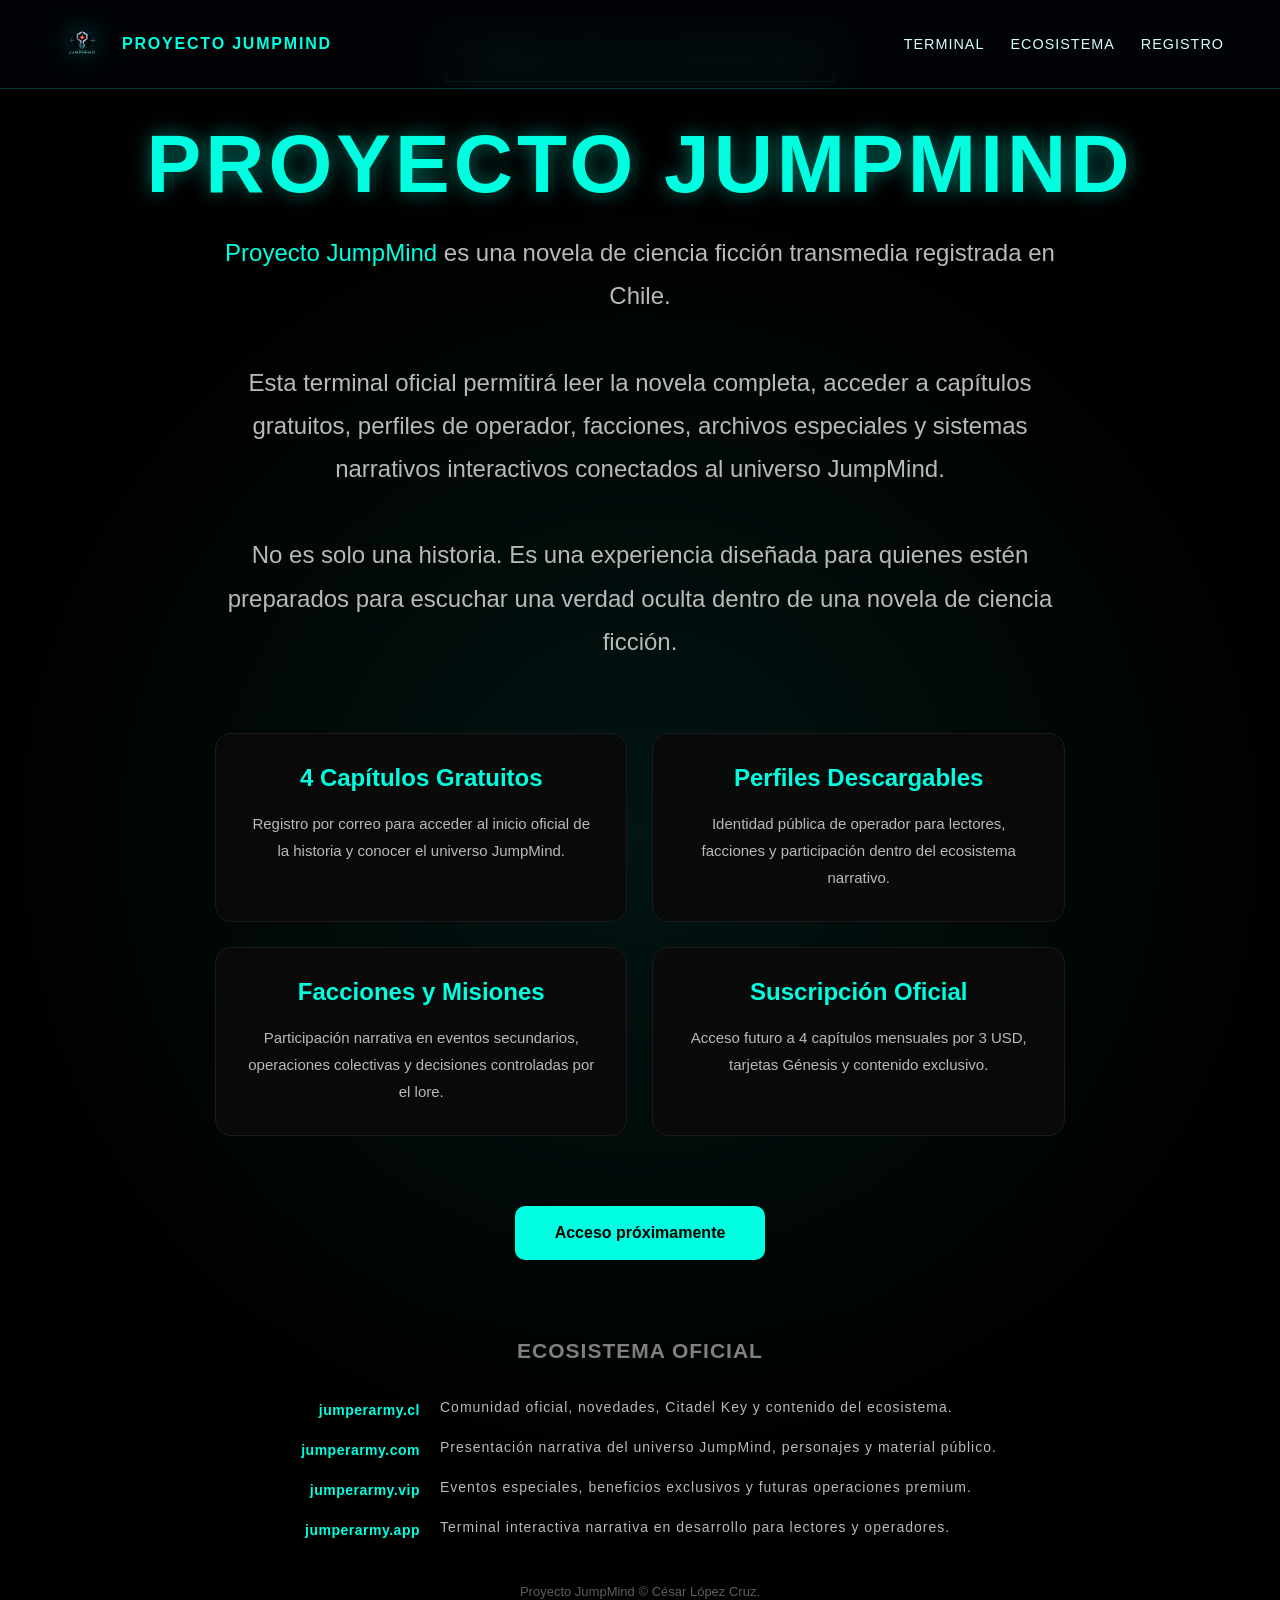
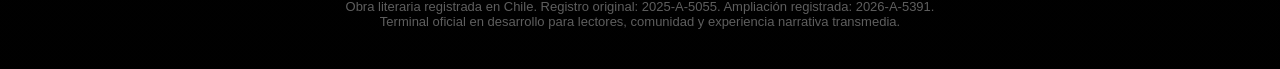
==== index.html @ cedbaf53 "Update index.html" ====
<!DOCTYPE html>
<html lang="es">
<head>
  <meta charset="UTF-8" />
  <meta name="viewport" content="width=device-width, initial-scale=1.0" />

  <title>Proyecto JumpMind | Terminal Oficial</title>
  <meta name="description" content="Proyecto JumpMind es una novela de ciencia ficción transmedia creada por César López Cruz. La terminal oficial reúne capítulos gratuitos, facciones, perfiles descargables, misiones narrativas y acceso futuro a contenido exclusivo." />

  <meta property="og:title" content="Proyecto JumpMind | Terminal Oficial" />
  <meta property="og:description" content="La terminal oficial del universo JumpMind. Ciencia ficción transmedia, capítulos gratuitos, facciones, misiones y experiencia inmersiva." />
  <meta property="og:image" content="https://jumperarmy.app/assets/images/og/jumpmind-og.webp" />
  <meta property="og:type" content="website" />
<meta property="og:url" content="https://jumperarmy.app/" />

  <meta name="twitter:card" content="summary_large_image" />
  <meta name="twitter:title" content="Proyecto JumpMind | Terminal Oficial" />
  <meta name="twitter:description" content="La terminal oficial del universo JumpMind. Ciencia ficción transmedia y experiencia interactiva." />
  <meta name="twitter:image" content="https://jumperarmy.app/assets/images/og/jumpmind-og.webp" />

  <link rel="icon" type="image/png" href="/assets/images/icons/favicon-32x32.png" />
<link rel="apple-touch-icon" href="/assets/images/icons/apple-touch-icon.png" />
<link rel="stylesheet" href="/assets/css/style.css" />
</head>

<body>
  <header class="navbar">
    <a class="logo-container" href="/" aria-label="Inicio Proyecto JumpMind">
      <img
       src="/assets/images/logos/jumpmind-logo.png"
        alt="Logo Proyecto JumpMind"
        class="nav-logo"
      />
      <span class="logo-text">Proyecto JumpMind</span>
    </a>

    <nav class="nav-links" aria-label="Navegación principal">
      <a href="#terminal">Terminal</a>
      <a href="#ecosistema">Ecosistema</a>
      <a href="#registro">Registro</a>
    </nav>
  </header>

  <main>
    <section class="hero" id="terminal">
      <div class="container">
        <div class="status">TERMINAL OFICIAL EN CONSTRUCCIÓN</div>

        <h1>PROYECTO JUMPMIND</h1>

        <p class="subtitle">
  <span class="highlight">Proyecto JumpMind</span>
  es una novela de ciencia ficción transmedia registrada en Chile.
  <br><br>

  Esta terminal oficial permitirá leer la novela completa, acceder a capítulos gratuitos,
  perfiles de operador, facciones, archivos especiales y sistemas narrativos interactivos
  conectados al universo JumpMind.
  <br><br>

  No es solo una historia.
  Es una experiencia diseñada para quienes estén preparados para escuchar una verdad
  oculta dentro de una novela de ciencia ficción.
</p>

        <div class="features">
          <div class="card">
            <h2>4 Capítulos Gratuitos</h2>
            <p>Registro por correo para acceder al inicio oficial de la historia y conocer el universo JumpMind.</p>
          </div>

          <div class="card">
            <h2>Perfiles Descargables</h2>
            <p>Identidad pública de operador para lectores, facciones y participación dentro del ecosistema narrativo.</p>
          </div>

          <div class="card">
            <h2>Facciones y Misiones</h2>
            <p>Participación narrativa en eventos secundarios, operaciones colectivas y decisiones controladas por el lore.</p>
          </div>

          <div class="card">
            <h2>Suscripción Oficial</h2>
            <p>Acceso futuro a 4 capítulos mensuales por 3 USD, tarjetas Génesis y contenido exclusivo.</p>
          </div>
        </div>

        <div class="cta">
          <a href="/jumpmind-terminal/" class="btn">Acceso próximamente</a>
        </div>

     <section class="ecosystem" id="ecosistema">
  <h2>ECOSISTEMA OFICIAL</h2>

  <div class="ecosystem-grid">
    <div class="domain">jumperarmy.cl</div>
    <div class="domain-desc">Comunidad oficial, novedades, Citadel Key y contenido del ecosistema.</div>

    <div class="domain">jumperarmy.com</div>
    <div class="domain-desc">Presentación narrativa del universo JumpMind, personajes y material público.</div>

    <div class="domain">jumperarmy.vip</div>
    <div class="domain-desc">Eventos especiales, beneficios exclusivos y futuras operaciones premium.</div>

    <div class="domain">jumperarmy.app</div>
    <div class="domain-desc">Terminal interactiva narrativa en desarrollo para lectores y operadores.</div>
  </div>
</section>

        <section class="footer" id="registro">
          Proyecto JumpMind © César López Cruz.<br>
          Obra literaria registrada en Chile. Registro original: 2025-A-5055. Ampliación registrada: 2026-A-5391.<br>
          Terminal oficial en desarrollo para lectores, comunidad y experiencia narrativa transmedia.
        </section>
      </div>
    </section>
  </main>
</body>
</html>
---- assets/css/style.css ----
:root{
  --bg:#050505;
  --bg-secondary:#0b0b0b;
  --cyan:#00ffe1;
  --cyan-soft:#00cfc0;
  --red:#ff1e3c;
  --text:#ffffff;
  --text-soft:#b9b9b9;
  --border:#1b1b1b;
}

*{
  margin:0;
  padding:0;
  box-sizing:border-box;
}

html{
  scroll-behavior:smooth;
}

body{
  background:var(--bg);
  color:var(--text);
  font-family:Arial, Helvetica, sans-serif;
  overflow-x:hidden;
}

.hero{
  min-height:100vh;
  display:flex;
  justify-content:center;
  align-items:center;
  text-align:center;
  padding:40px;
  background:
  linear-gradient(rgba(0,0,0,0.82), rgba(0,0,0,0.92)),
  url('https://images.unsplash.com/photo-1519608487953-e999c86e7455?q=80&w=1920&auto=format&fit=crop');

  background-size:cover;
  background-position:center;
  position:relative;
}

.hero::before{
  content:"";
  position:absolute;
  inset:0;
  background:
  radial-gradient(circle at center,
  rgba(0,255,225,0.08),
  transparent 60%);
}

.container{
  max-width:1100px;
  position:relative;
  z-index:2;
}

.status{
  display:inline-block;
  border:1px solid var(--cyan);
  padding:12px 26px;
  margin-bottom:35px;
  color:var(--cyan);
  letter-spacing:2px;
  font-size:14px;
  box-shadow:0 0 12px rgba(0,255,225,0.2);
}

.logo{
  width:130px;
  margin-bottom:25px;
  filter:drop-shadow(0 0 12px rgba(0,255,225,0.4));
}

h1{
  font-size:82px;
  letter-spacing:4px;
  color:var(--cyan);
  margin-bottom:20px;
  text-shadow:0 0 20px rgba(0,255,225,0.45);
}

.subtitle{
  font-size:24px;
  color:var(--text-soft);
  line-height:1.8;
  max-width:850px;
  margin:auto;
}

.highlight{
  color:var(--cyan);
}

.features{
  margin:70px auto 0;
  display:grid;
  grid-template-columns:repeat(2, minmax(250px, 1fr));
  gap:25px;
  max-width:850px;
}

.card{
  background:rgba(10,10,10,0.92);
  border:1px solid var(--border);
  border-radius:16px;
  padding:30px;
  transition:0.35s;
  backdrop-filter:blur(4px);
}

.card:hover{
  transform:translateY(-8px);
  border-color:var(--cyan);
  box-shadow:0 0 20px rgba(0,255,225,0.15);
}

.card h2{
  color:var(--cyan);
  margin-bottom:18px;
  font-size:24px;
}

.card p{
  color:var(--text-soft);
  line-height:1.8;
  font-size:15px;
}

.cta{
  margin-top:70px;
}

.btn{
  display:inline-block;
  padding:18px 40px;
  background:var(--cyan);
  color:#000;
  text-decoration:none;
  font-weight:bold;
  border-radius:10px;
  transition:0.3s;
  font-size:16px;
}

.btn:hover{
  background:#fff;
  transform:scale(1.05);
}

.ecosystem{
  margin-top:70px;
  color:#808080;
  font-size:14px;
  letter-spacing:1px;
  line-height:2;
}

.ecosystem span{
  color:var(--cyan);
}

.footer{
  margin-top:40px;
  color:#5e5e5e;
  font-size:13px;
}

@media(max-width:900px){

  h1{
    font-size:56px;
  }

  .subtitle{
    font-size:20px;
  }

}

@media(max-width:600px){

  .hero{
    padding:30px 20px;
  }

  h1{
    font-size:42px;
    line-height:1.2;
  }

  .subtitle{
    font-size:17px;
  }

  .card{
    padding:22px;
  }

}
.navbar{
  width:100%;
  position:fixed;
  top:0;
  left:0;
  z-index:1000;
  display:flex;
  justify-content:space-between;
  align-items:center;
  padding:18px 56px;
  background:rgba(2,5,10,0.72);
  border-bottom:1px solid rgba(0,255,225,0.22);
  backdrop-filter:blur(14px);
}

.logo-container{
  display:flex;
  align-items:center;
  gap:14px;
  text-decoration:none;
}

.nav-logo{
  width:52px;
  height:52px;
  object-fit:contain;
  filter:drop-shadow(0 0 12px rgba(0,255,225,0.35));
}

.logo-text{
  color:#00ffe1;
  font-weight:800;
  letter-spacing:1.8px;
  text-transform:uppercase;
}

.nav-links{
  display:flex;
  gap:26px;
}

.nav-links a{
  color:#d7ffff;
  text-decoration:none;
  font-size:0.9rem;
  letter-spacing:1px;
  text-transform:uppercase;
}

.nav-links a:hover{
  color:#00ffe1;
}

@media(max-width:700px){
  .navbar{
    padding:14px 20px;
  }

  .logo-text{
    font-size:0.8rem;
  }

  .nav-links{
    display:none;
  }
}
.error-page{
  min-height:100vh;
  background:#02050a;
  display:flex;
  flex-direction:column;
  align-items:center;
  justify-content:center;
  padding:20px;
}

.error-image{
  width:100%;
  max-width:1400px;
  border-radius:14px;
  box-shadow:0 0 35px rgba(0,255,225,0.18);
}

.error-btn{
  margin-top:24px;
}
.ecosystem p{
  max-width:760px;
  margin:20px auto 0;
  display:grid;
  grid-template-columns:180px 1fr;
  gap:10px 18px;
  text-align:left;
  line-height:1.7;
}

.ecosystem span{
  text-align:right;
  color:var(--cyan);
  font-weight:700;
}

@media(max-width:700px){
  .features{
    grid-template-columns:1fr;
  }

  .ecosystem p{
    grid-template-columns:1fr;
    text-align:center;
  }

  .ecosystem span{
    text-align:center;
  }
}
.ecosystem-grid{
  max-width:820px;
  margin:24px auto 0;
  display:grid;
  grid-template-columns:190px 1fr;
  gap:12px 20px;
  align-items:start;
  text-align:left;
}

.domain{
  color:var(--cyan);
  font-weight:800;
  text-align:right;
  letter-spacing:0.5px;
}

.domain-desc{
  color:var(--text-soft);
  line-height:1.6;
}

@media(max-width:700px){
  .ecosystem-grid{
    grid-template-columns:1fr;
    text-align:center;
    gap:6px;
  }

  .domain{
    text-align:center;
    margin-top:12px;
  }

  .domain-desc{
    text-align:center;
  }
}
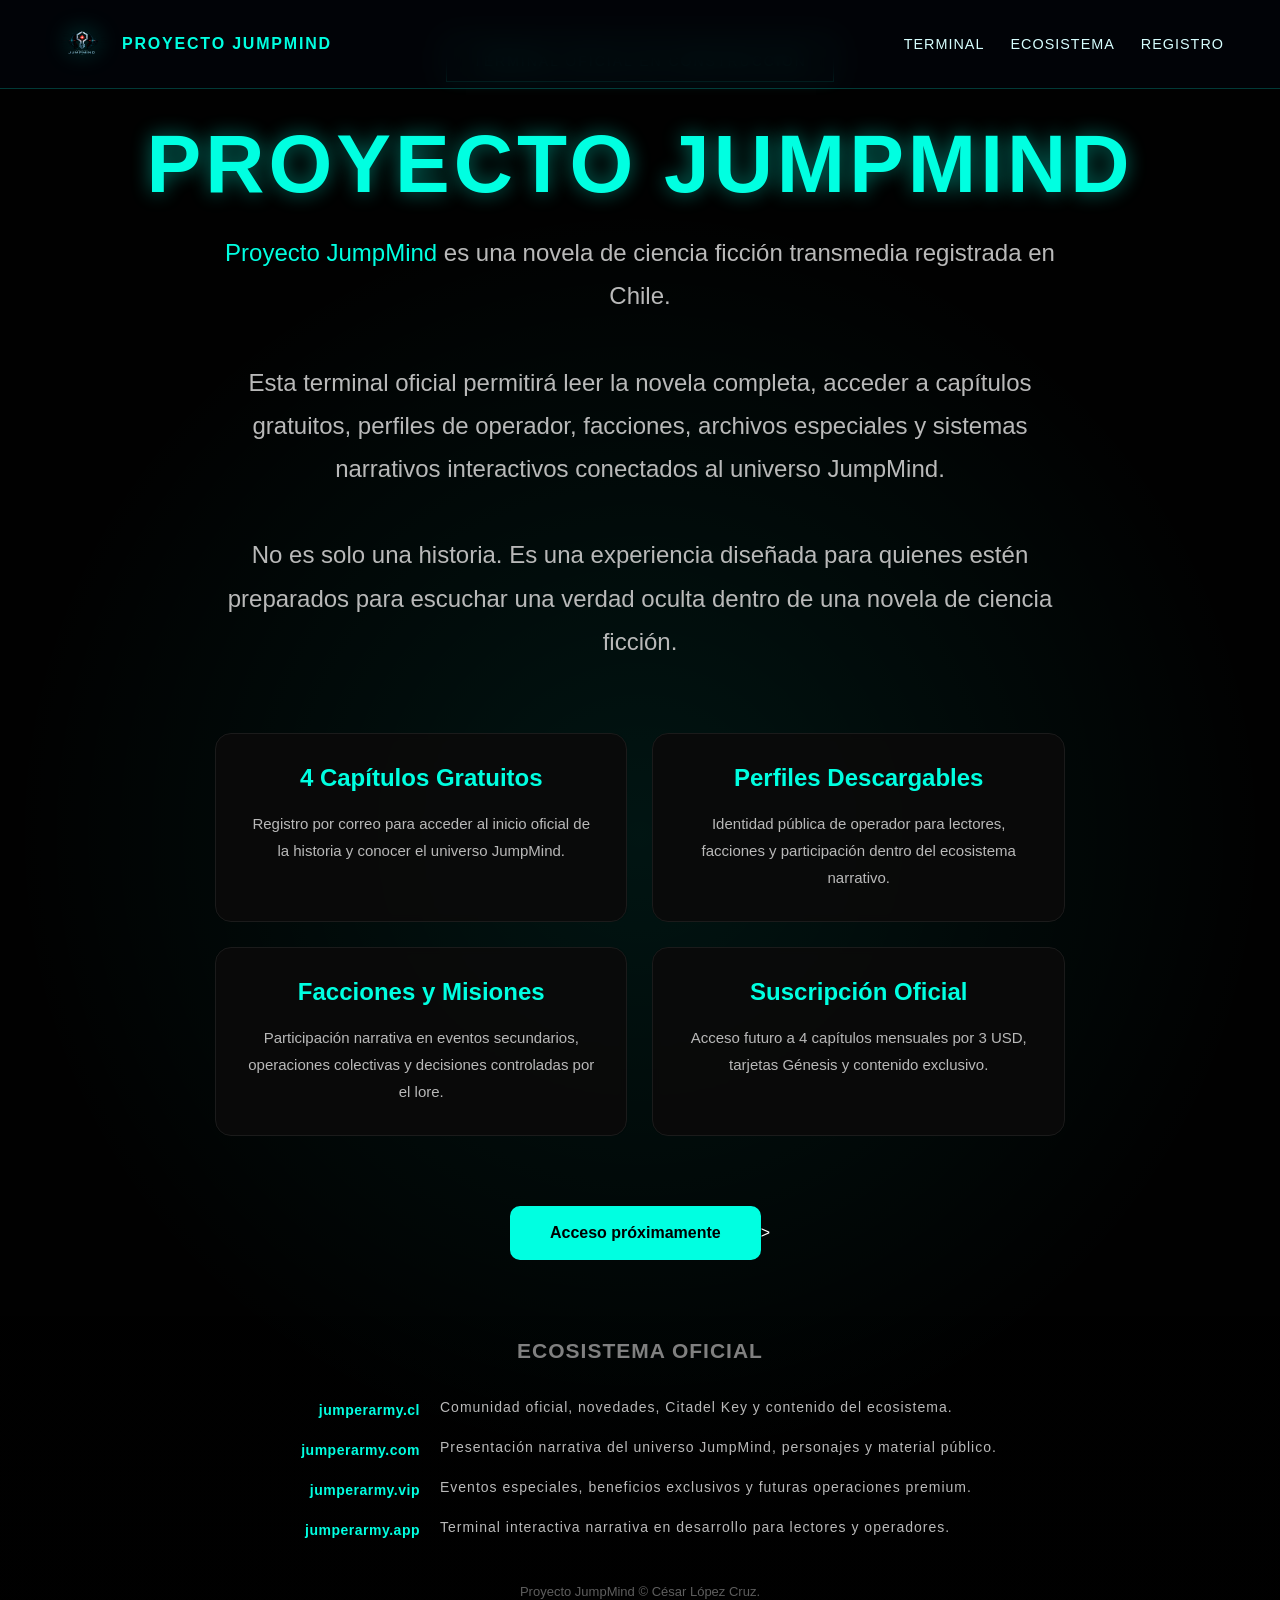
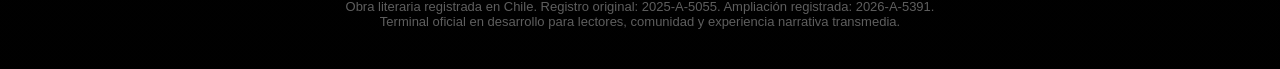
==== commit 79c450b0: "Update index.html" ====
--- a/index.html
+++ b/index.html
@@ -86,7 +86,7 @@
         </div>
 
         <div class="cta">
-          <a href="/jumpmind-terminal/" class="btn">Acceso próximamente</a>
+          <a href="/" class="btn">Acceso próximamente</a>>
         </div>
 
      <section class="ecosystem" id="ecosistema">
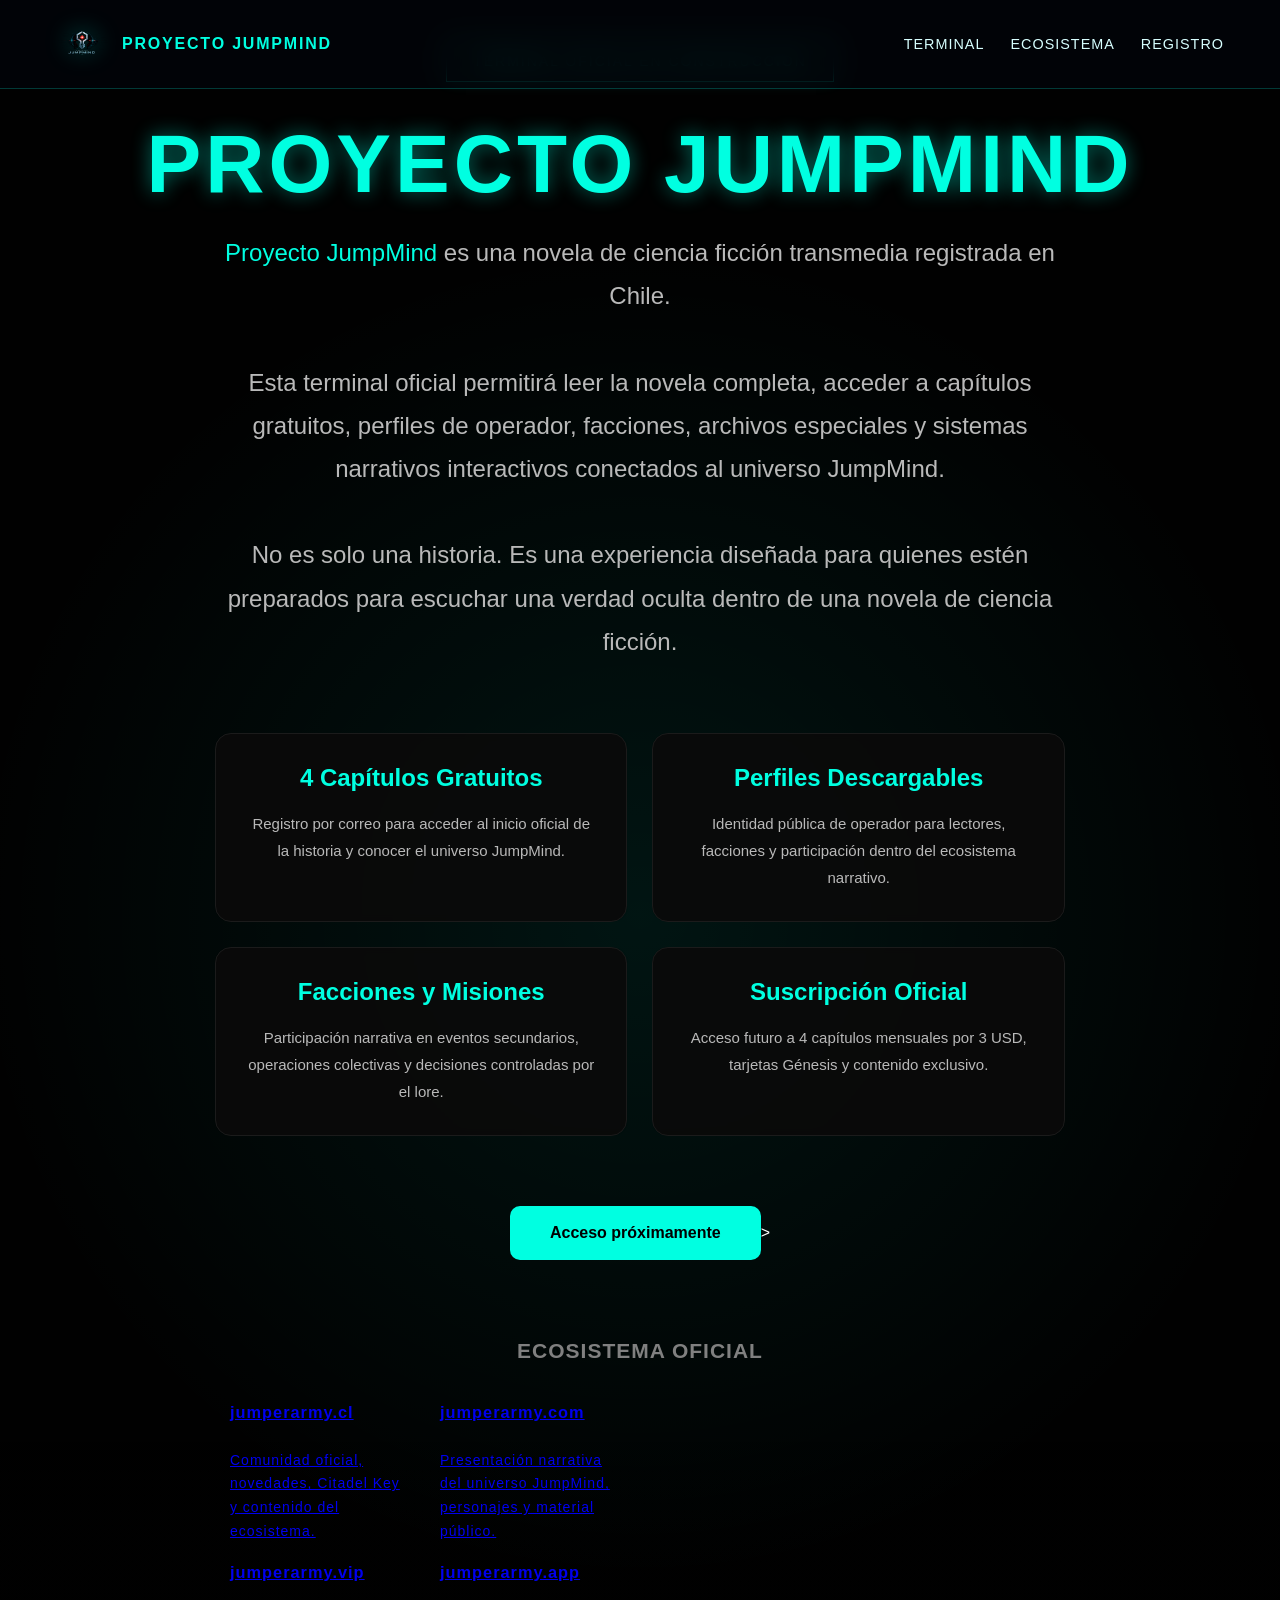
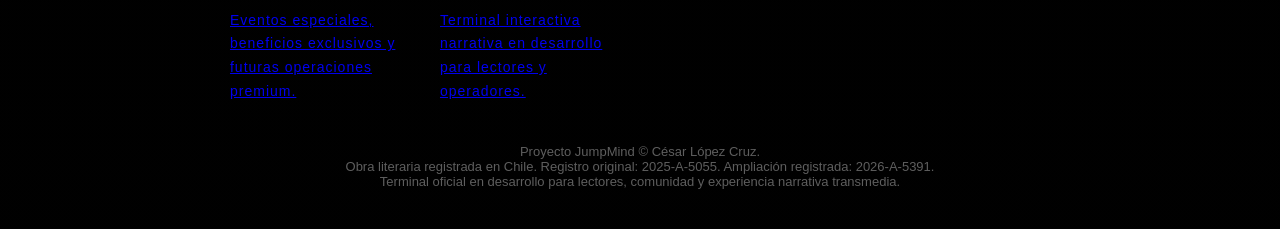
==== commit 5af1d3ac: "Update index.html" ====
--- a/index.html
+++ b/index.html
@@ -89,21 +89,29 @@
           <a href="/" class="btn">Acceso próximamente</a>>
         </div>
 
-     <section class="ecosystem" id="ecosistema">
+    <section class="ecosystem" id="ecosistema">
   <h2>ECOSISTEMA OFICIAL</h2>
 
   <div class="ecosystem-grid">
-    <div class="domain">jumperarmy.cl</div>
-    <div class="domain-desc">Comunidad oficial, novedades, Citadel Key y contenido del ecosistema.</div>
+    <a class="ecosystem-card" href="https://jumperarmy.cl" target="_blank" rel="noopener noreferrer">
+      <h3>jumperarmy.cl</h3>
+      <p>Comunidad oficial, novedades, Citadel Key y contenido del ecosistema.</p>
+    </a>
 
-    <div class="domain">jumperarmy.com</div>
-    <div class="domain-desc">Presentación narrativa del universo JumpMind, personajes y material público.</div>
+    <a class="ecosystem-card" href="https://jumperarmy.com" target="_blank" rel="noopener noreferrer">
+      <h3>jumperarmy.com</h3>
+      <p>Presentación narrativa del universo JumpMind, personajes y material público.</p>
+    </a>
 
-    <div class="domain">jumperarmy.vip</div>
-    <div class="domain-desc">Eventos especiales, beneficios exclusivos y futuras operaciones premium.</div>
+    <a class="ecosystem-card" href="https://jumperarmy.vip" target="_blank" rel="noopener noreferrer">
+      <h3>jumperarmy.vip</h3>
+      <p>Eventos especiales, beneficios exclusivos y futuras operaciones premium.</p>
+    </a>
 
-    <div class="domain">jumperarmy.app</div>
-    <div class="domain-desc">Terminal interactiva narrativa en desarrollo para lectores y operadores.</div>
+    <a class="ecosystem-card" href="https://jumperarmy.app" target="_blank" rel="noopener noreferrer">
+      <h3>jumperarmy.app</h3>
+      <p>Terminal interactiva narrativa en desarrollo para lectores y operadores.</p>
+    </a>
   </div>
 </section>
 
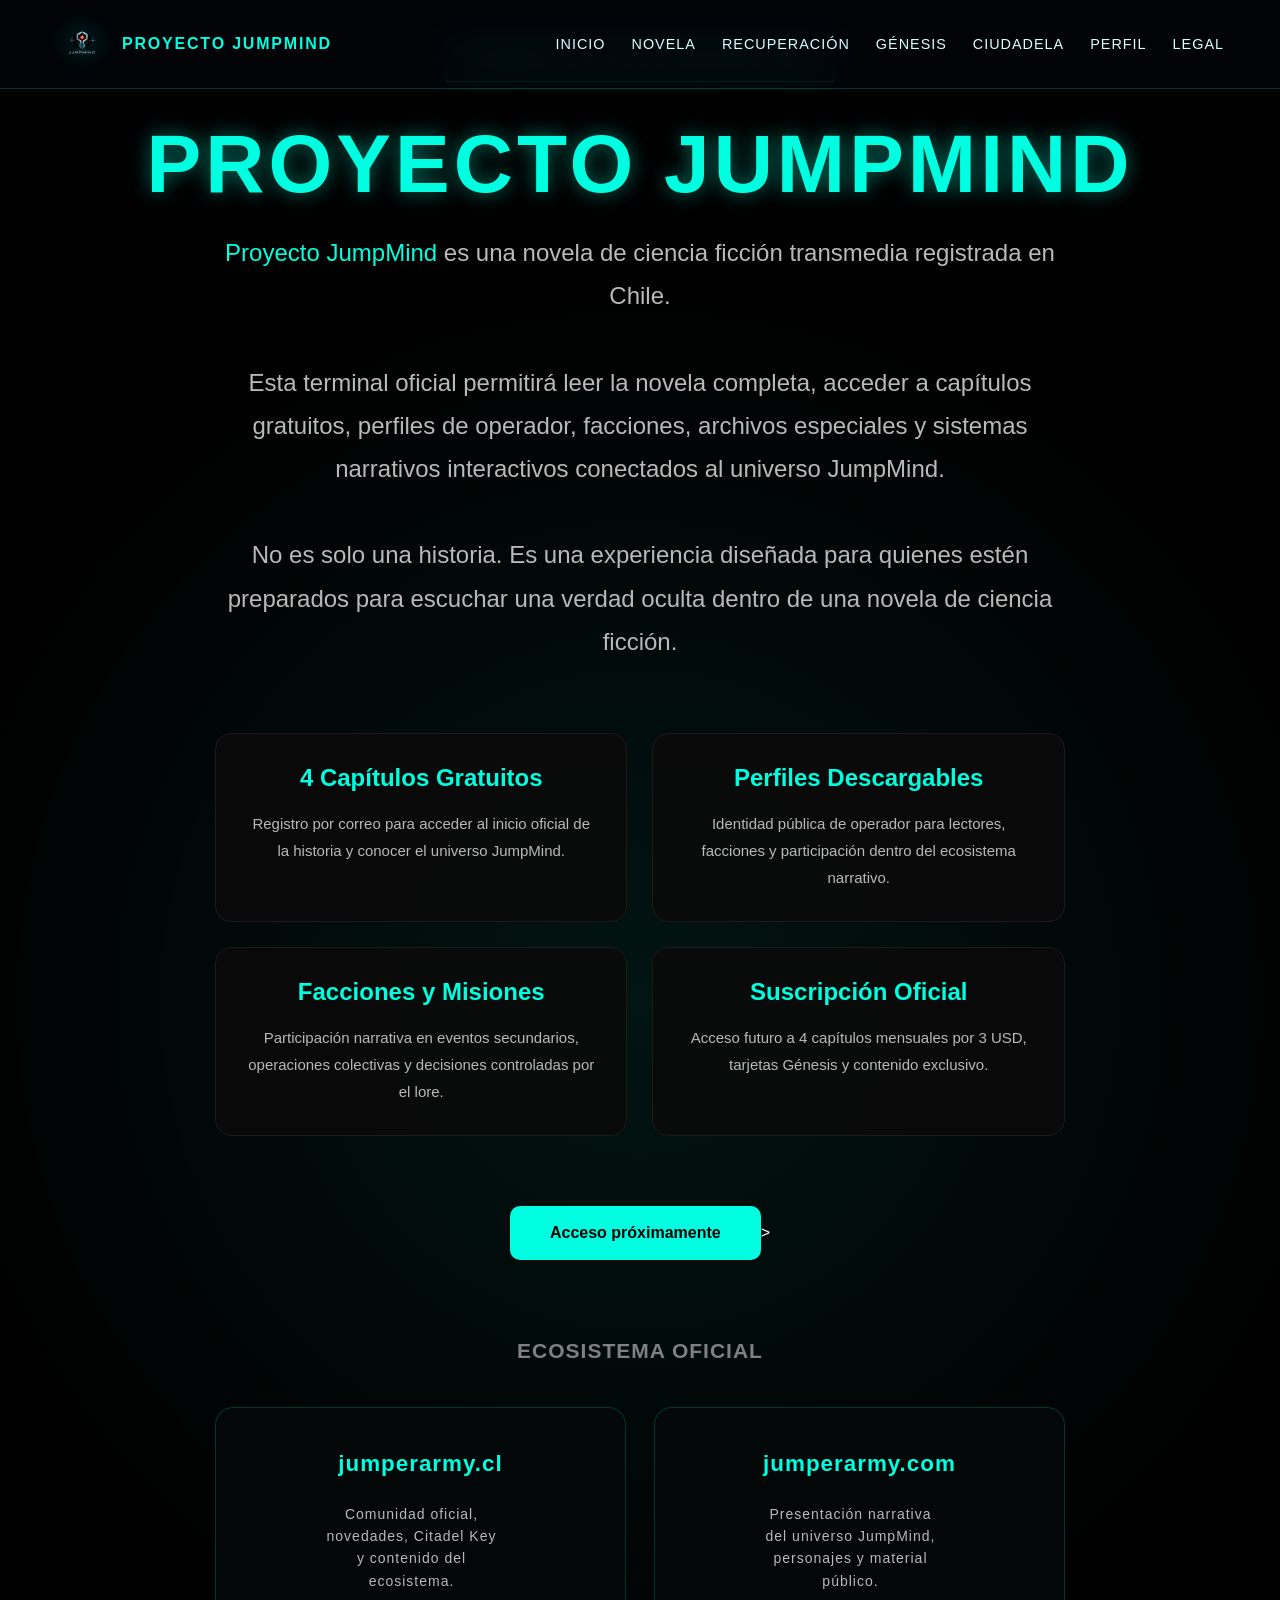
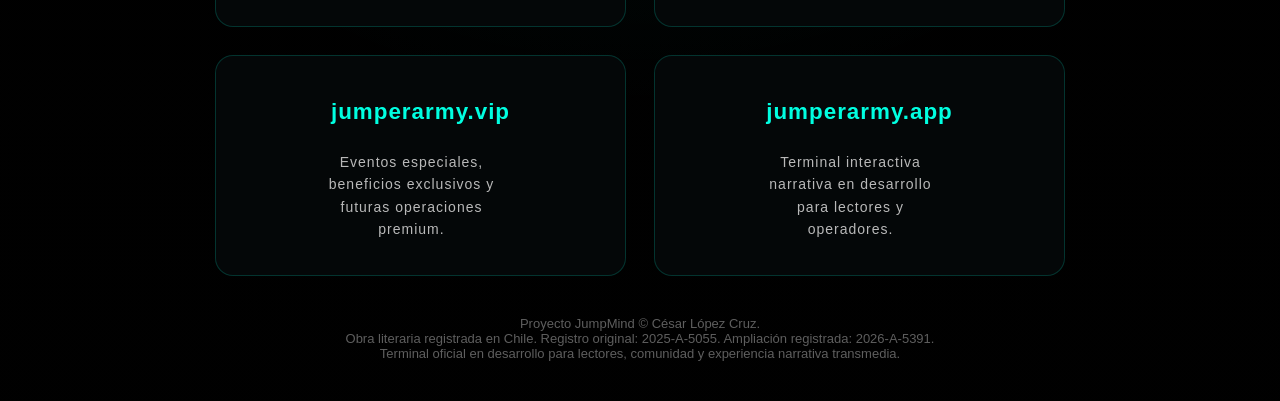
==== commit 40760570: "Update index.html" ====
--- a/index.html
+++ b/index.html
@@ -35,10 +35,14 @@
     </a>
 
     <nav class="nav-links" aria-label="Navegación principal">
-      <a href="#terminal">Terminal</a>
-      <a href="#ecosistema">Ecosistema</a>
-      <a href="#registro">Registro</a>
-    </nav>
+  <a href="#inicio">Inicio</a>
+  <a href="#novela">Novela</a>
+  <a href="#recuperacion">Recuperación</a>
+  <a href="#genesis">Génesis</a>
+  <a href="#ciudadela">Ciudadela</a>
+  <a href="#perfil">Perfil</a>
+  <a href="#legal">Legal</a>
+</nav>
   </header>
 
   <main>
--- a/assets/css/style.css
+++ b/assets/css/style.css
@@ -355,3 +355,63 @@
     text-align:center;
   }
 }
+.ecosystem-grid {
+  max-width: 850px;
+  margin: 35px auto 0;
+  display: grid;
+  grid-template-columns: repeat(2, minmax(260px, 1fr));
+  gap: 28px;
+}
+
+.ecosystem-card,
+.ecosystem-card:visited,
+.ecosystem-card:hover,
+.ecosystem-card:active {
+  text-decoration: none;
+  color: inherit;
+}
+
+.ecosystem-card {
+  display: flex;
+  flex-direction: column;
+  justify-content: center;
+  align-items: center;
+
+  min-height: 220px;
+  padding: 34px 28px;
+
+  background: rgba(5, 8, 10, 0.88);
+  border: 1px solid rgba(0, 255, 220, 0.18);
+  border-radius: 18px;
+
+  text-align: center;
+  transition: 0.25s ease;
+}
+
+.ecosystem-card h3 {
+  color: var(--cyan);
+  font-size: 1.4rem;
+  margin-bottom: 16px;
+  text-decoration: none;
+}
+
+.ecosystem-card p {
+  color: var(--text-soft);
+  max-width: 300px;
+  margin: 0 auto;
+  line-height: 1.6;
+  text-align: center;
+  text-decoration: none;
+}
+
+.ecosystem-card:hover {
+  transform: translateY(-4px);
+  border-color: rgba(0, 255, 220, 0.65);
+  box-shadow: 0 0 22px rgba(0, 255, 220, 0.18);
+}
+
+@media (max-width: 768px) {
+  .ecosystem-grid {
+    grid-template-columns: 1fr;
+  }
+}
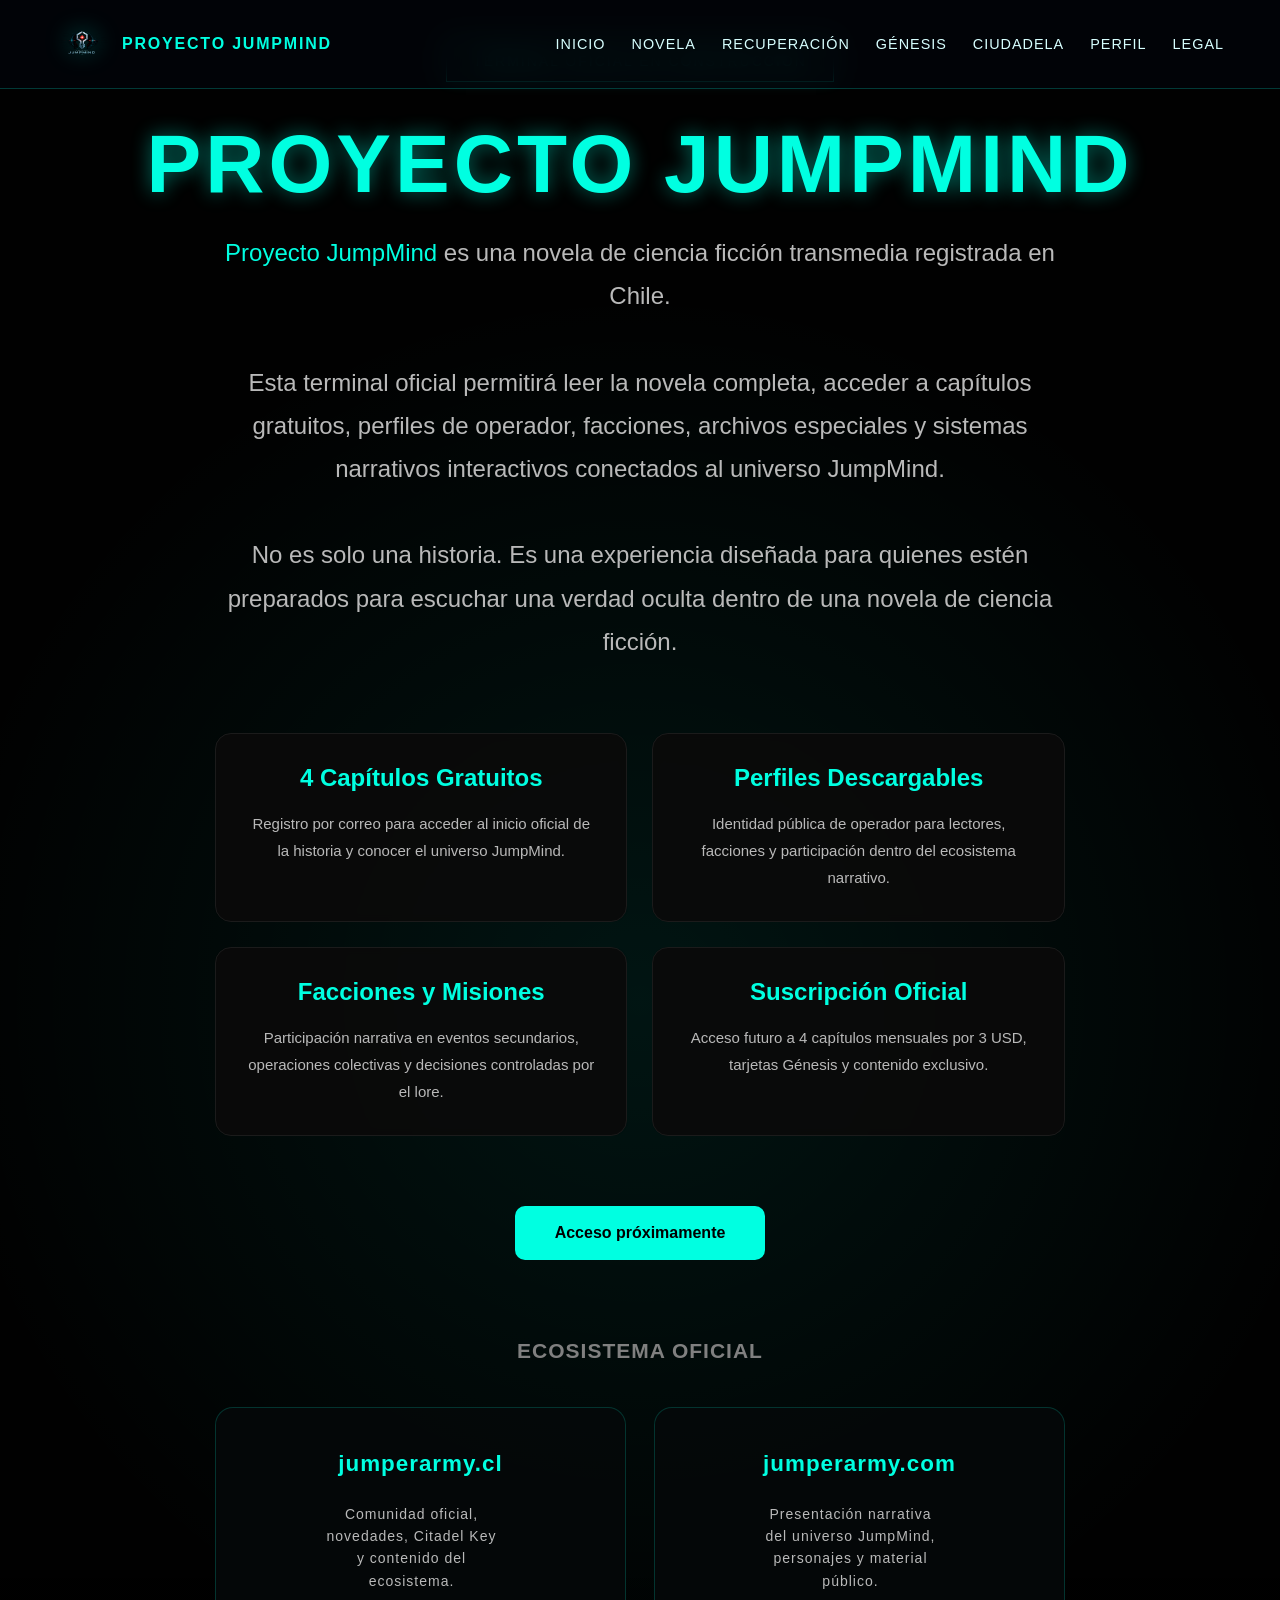
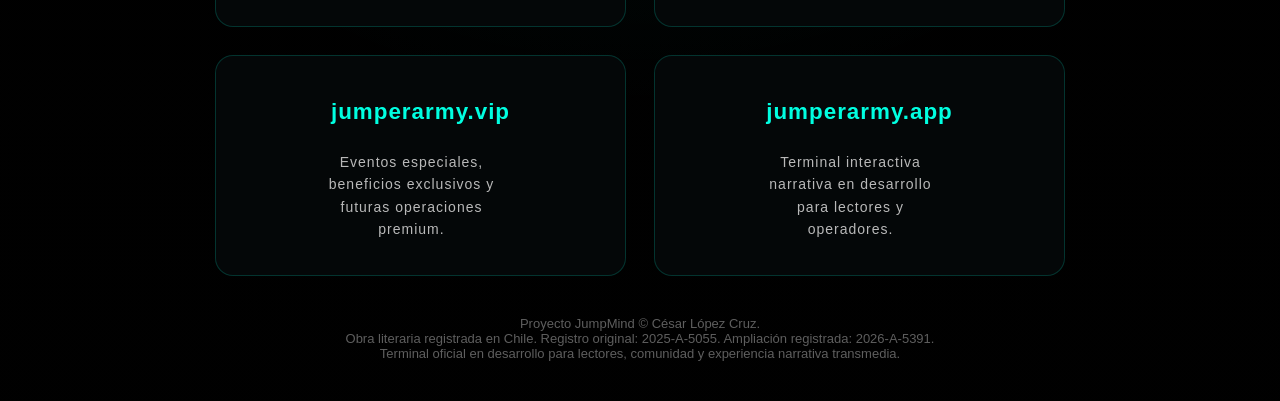
==== commit 505b0da4: "Update index.html" ====
--- a/index.html
+++ b/index.html
@@ -90,7 +90,7 @@
         </div>
 
         <div class="cta">
-          <a href="/" class="btn">Acceso próximamente</a>>
+          <a href="/" class="btn">Acceso próximamente</a>
         </div>
 
     <section class="ecosystem" id="ecosistema">
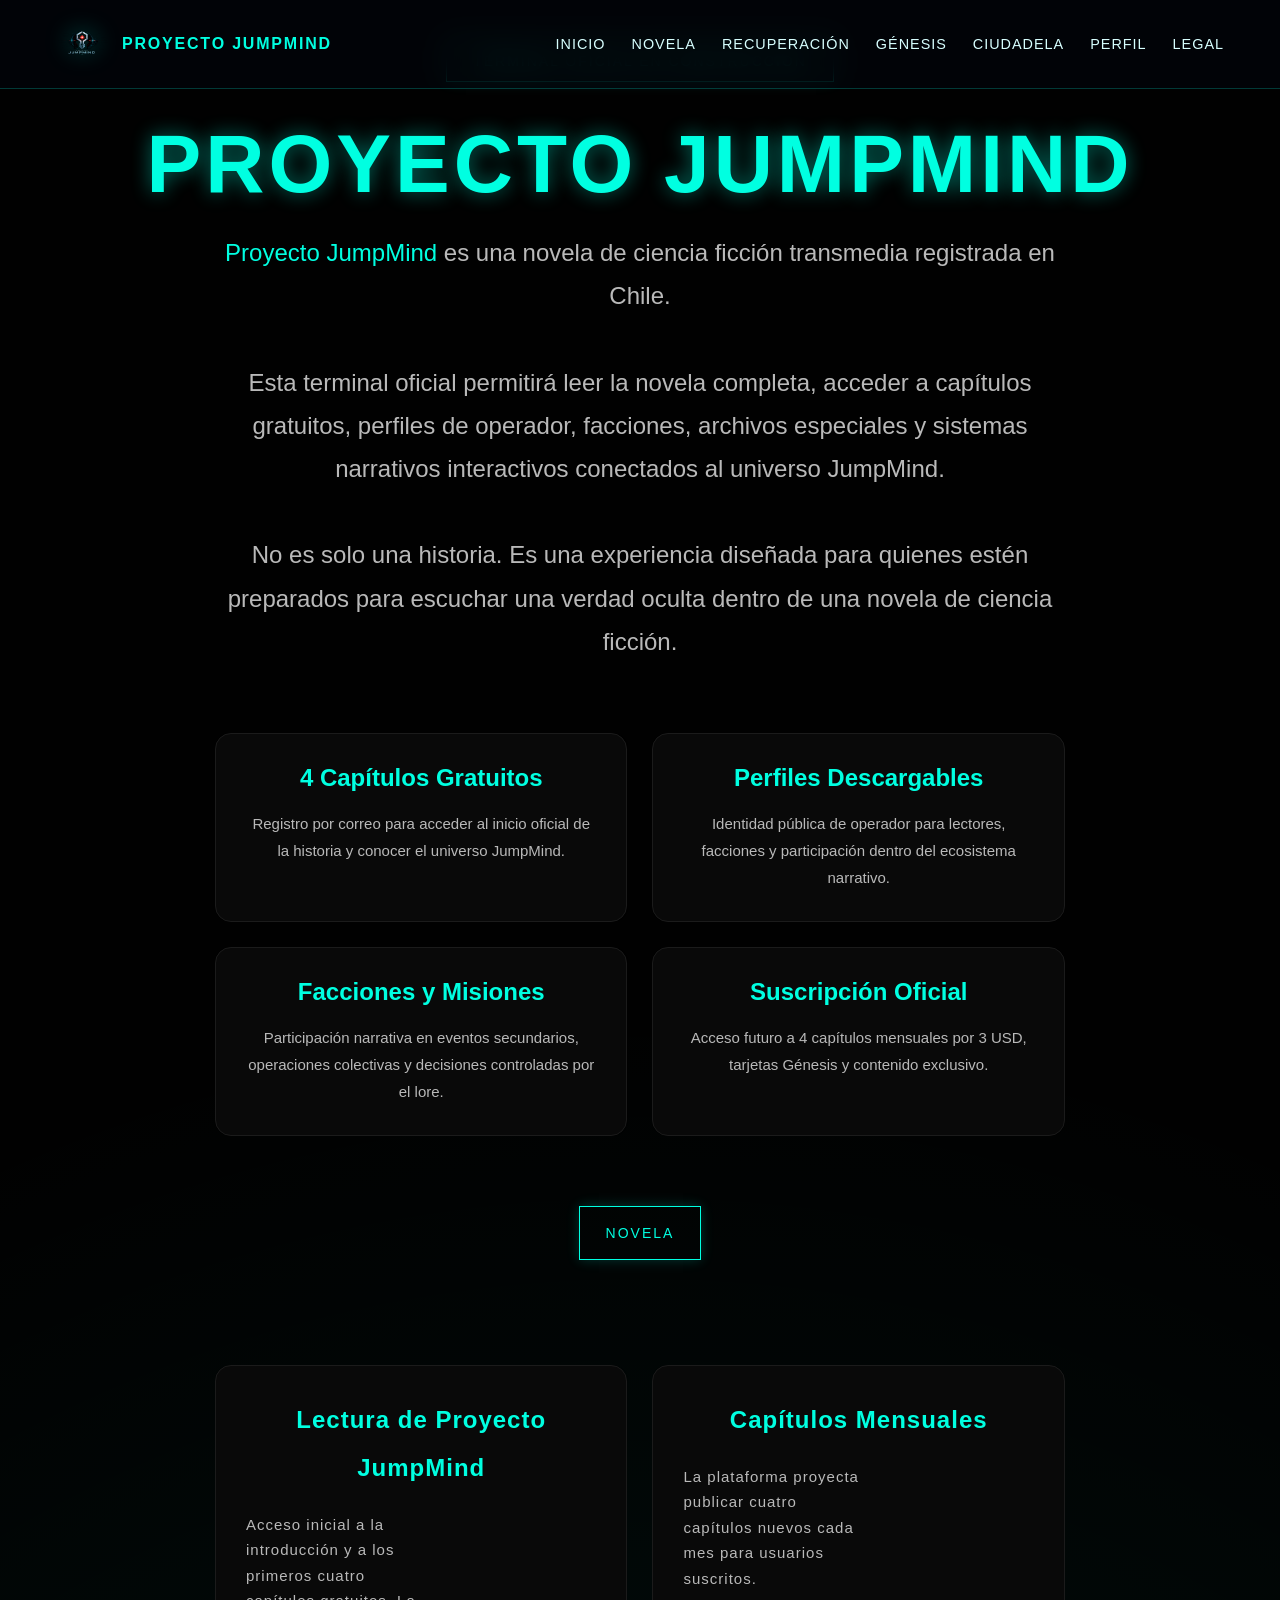
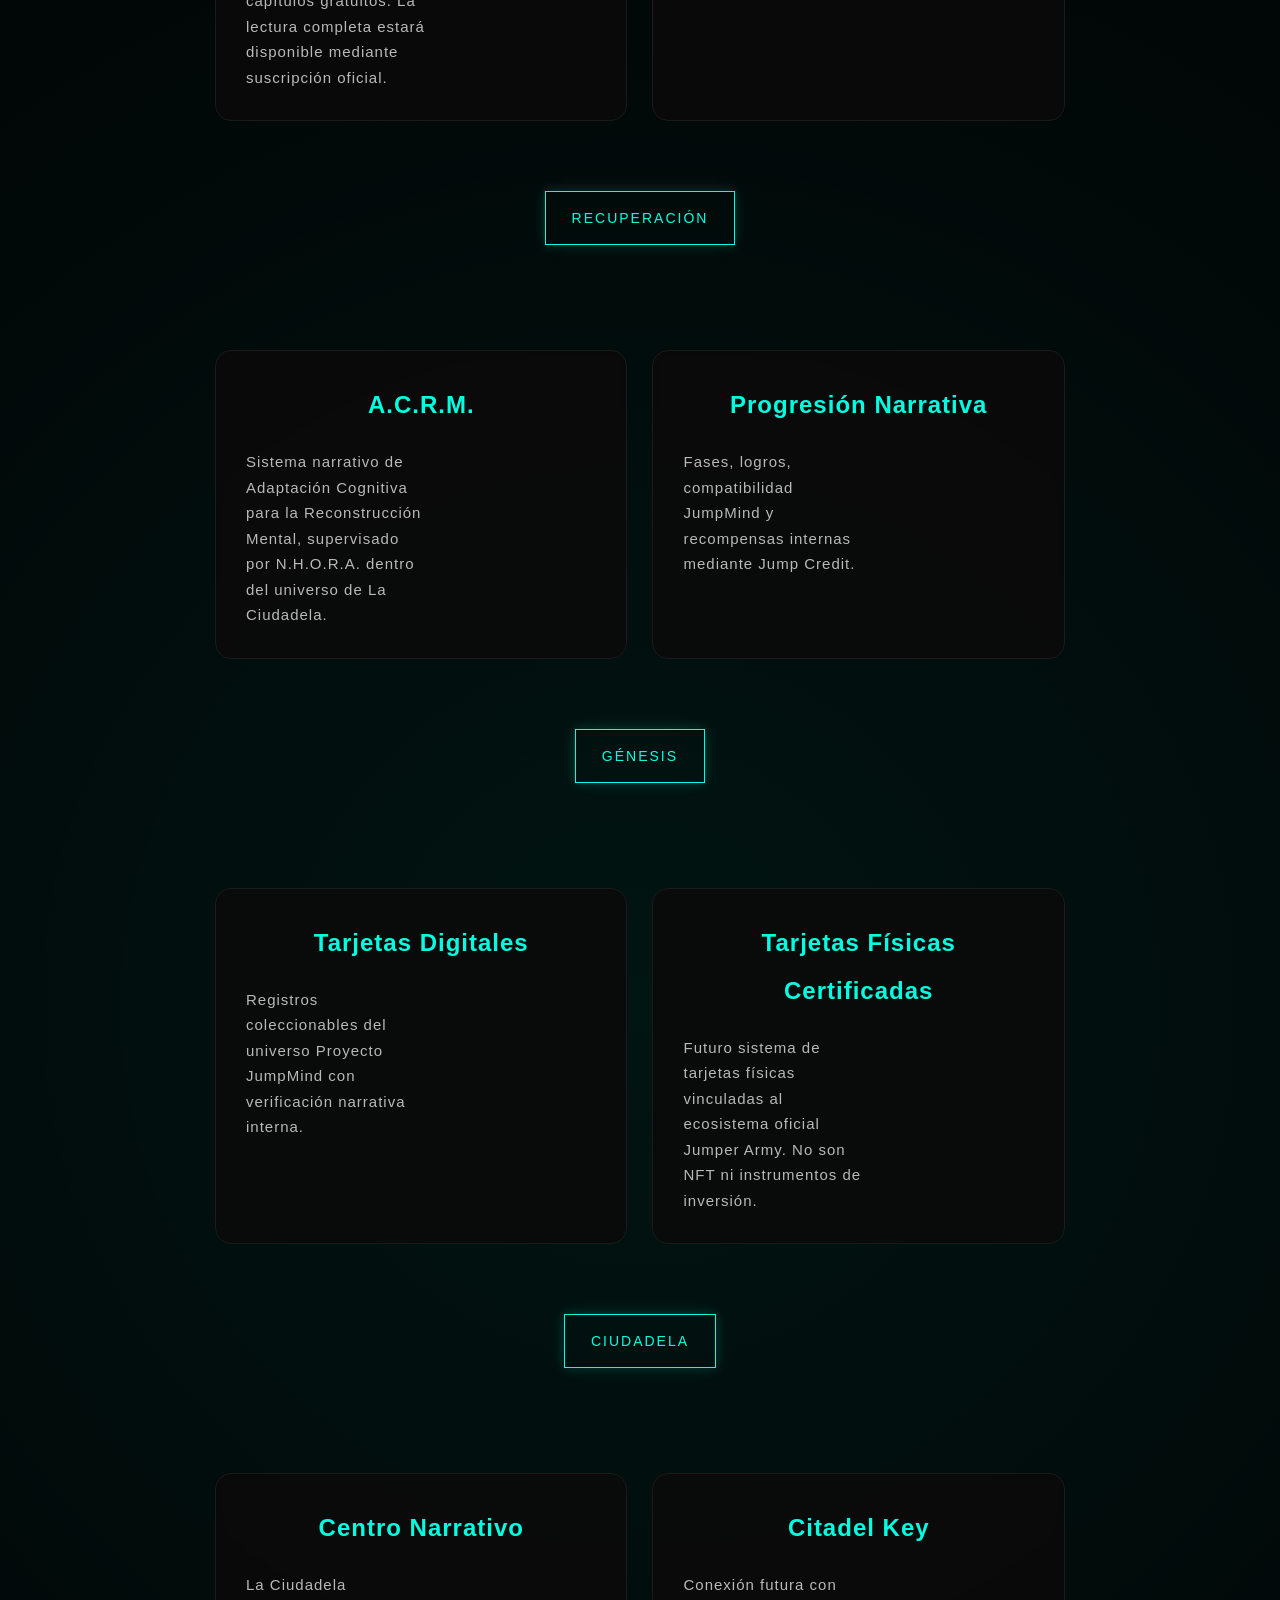
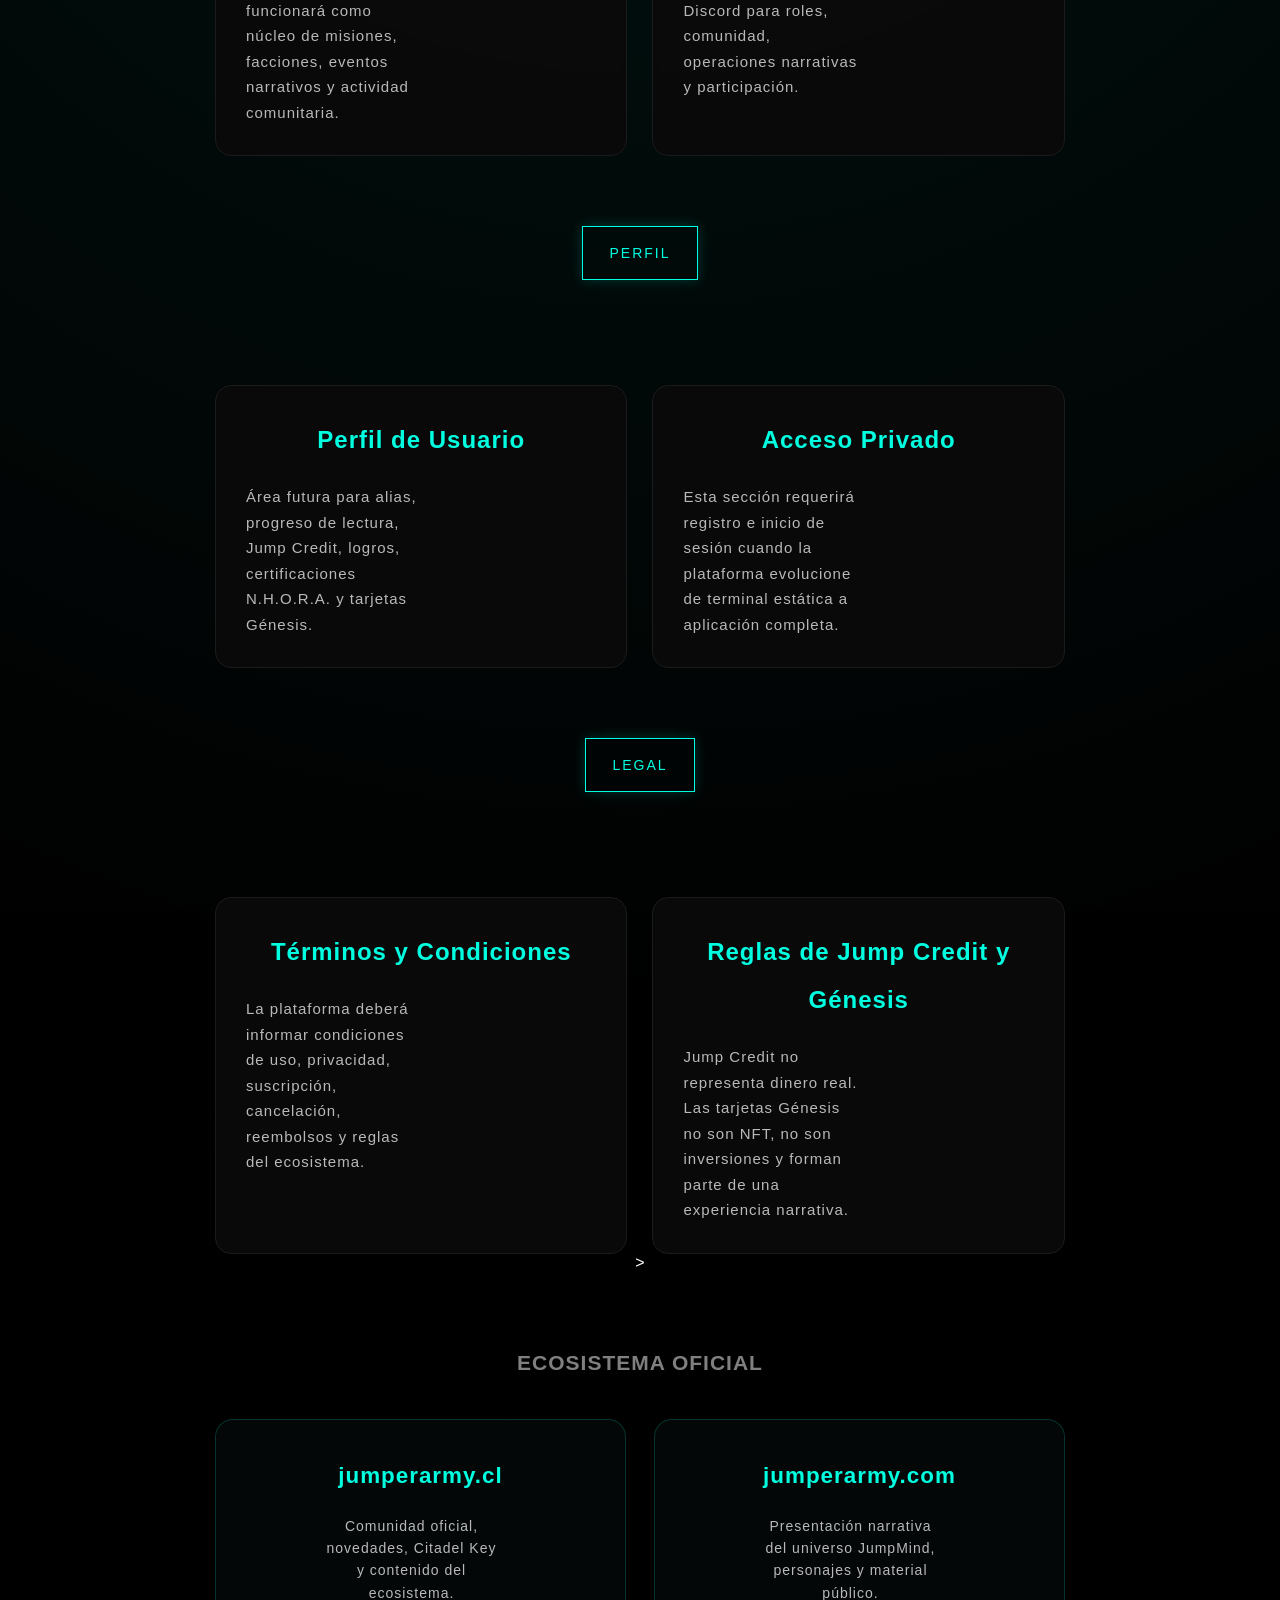
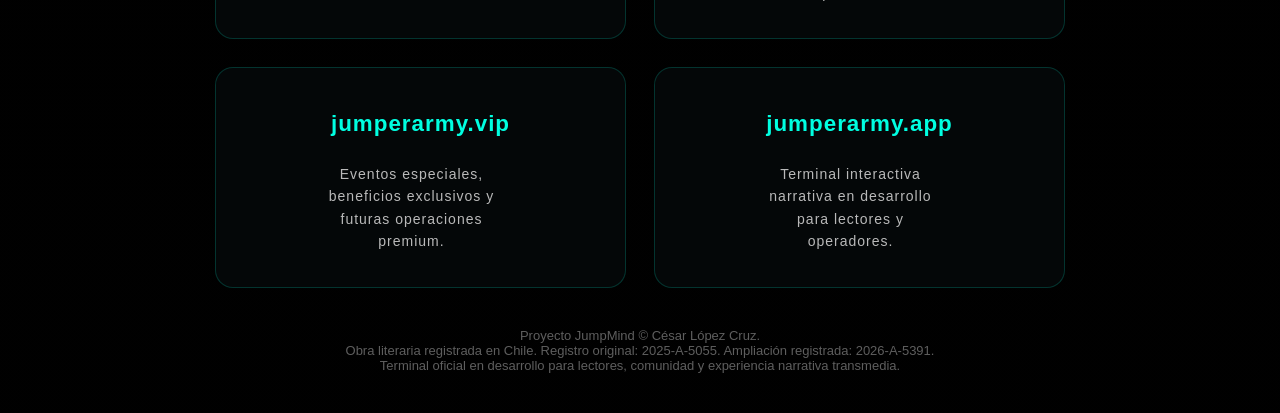
==== commit 74593cc3: "Update index.html" ====
--- a/index.html
+++ b/index.html
@@ -46,7 +46,7 @@
   </header>
 
   <main>
-    <section class="hero" id="terminal">
+   <section class="hero" id="inicio">
       <div class="container">
         <div class="status">TERMINAL OFICIAL EN CONSTRUCCIÓN</div>
 
@@ -89,9 +89,133 @@
           </div>
         </div>
 
-        <div class="cta">
-          <a href="/" class="btn">Acceso próximamente</a>
-        </div>
+        <section class="ecosystem" id="novela">
+  <div class="status">NOVELA</div>
+
+  <div class="features">
+    <div class="card">
+      <h2>Lectura de Proyecto JumpMind</h2>
+      <p>
+        Acceso inicial a la introducción y a los primeros cuatro capítulos gratuitos.
+        La lectura completa estará disponible mediante suscripción oficial.
+      </p>
+    </div>
+
+    <div class="card">
+      <h2>Capítulos Mensuales</h2>
+      <p>
+        La plataforma proyecta publicar cuatro capítulos nuevos cada mes para usuarios suscritos.
+      </p>
+    </div>
+  </div>
+</section>
+
+<section class="ecosystem" id="recuperacion">
+  <div class="status">RECUPERACIÓN</div>
+
+  <div class="features">
+    <div class="card">
+      <h2>A.C.R.M.</h2>
+      <p>
+        Sistema narrativo de Adaptación Cognitiva para la Reconstrucción Mental,
+        supervisado por N.H.O.R.A. dentro del universo de La Ciudadela.
+      </p>
+    </div>
+
+    <div class="card">
+      <h2>Progresión Narrativa</h2>
+      <p>
+        Fases, logros, compatibilidad JumpMind y recompensas internas mediante Jump Credit.
+      </p>
+    </div>
+  </div>
+</section>
+
+<section class="ecosystem" id="genesis">
+  <div class="status">GÉNESIS</div>
+
+  <div class="features">
+    <div class="card">
+      <h2>Tarjetas Digitales</h2>
+      <p>
+        Registros coleccionables del universo Proyecto JumpMind con verificación narrativa interna.
+      </p>
+    </div>
+
+    <div class="card">
+      <h2>Tarjetas Físicas Certificadas</h2>
+      <p>
+        Futuro sistema de tarjetas físicas vinculadas al ecosistema oficial Jumper Army.
+        No son NFT ni instrumentos de inversión.
+      </p>
+    </div>
+  </div>
+</section>
+
+<section class="ecosystem" id="ciudadela">
+  <div class="status">CIUDADELA</div>
+
+  <div class="features">
+    <div class="card">
+      <h2>Centro Narrativo</h2>
+      <p>
+        La Ciudadela funcionará como núcleo de misiones, facciones, eventos narrativos
+        y actividad comunitaria.
+      </p>
+    </div>
+
+    <div class="card">
+      <h2>Citadel Key</h2>
+      <p>
+        Conexión futura con Discord para roles, comunidad, operaciones narrativas y participación.
+      </p>
+    </div>
+  </div>
+</section>
+
+<section class="ecosystem" id="perfil">
+  <div class="status">PERFIL</div>
+
+  <div class="features">
+    <div class="card">
+      <h2>Perfil de Usuario</h2>
+      <p>
+        Área futura para alias, progreso de lectura, Jump Credit, logros,
+        certificaciones N.H.O.R.A. y tarjetas Génesis.
+      </p>
+    </div>
+
+    <div class="card">
+      <h2>Acceso Privado</h2>
+      <p>
+        Esta sección requerirá registro e inicio de sesión cuando la plataforma evolucione
+        de terminal estática a aplicación completa.
+      </p>
+    </div>
+  </div>
+</section>
+
+<section class="ecosystem" id="legal">
+  <div class="status">LEGAL</div>
+
+  <div class="features">
+    <div class="card">
+      <h2>Términos y Condiciones</h2>
+      <p>
+        La plataforma deberá informar condiciones de uso, privacidad, suscripción,
+        cancelación, reembolsos y reglas del ecosistema.
+      </p>
+    </div>
+
+    <div class="card">
+      <h2>Reglas de Jump Credit y Génesis</h2>
+      <p>
+        Jump Credit no representa dinero real. Las tarjetas Génesis no son NFT,
+        no son inversiones y forman parte de una experiencia narrativa.
+      </p>
+    </div>
+  </div>
+</section>>
 
     <section class="ecosystem" id="ecosistema">
   <h2>ECOSISTEMA OFICIAL</h2>
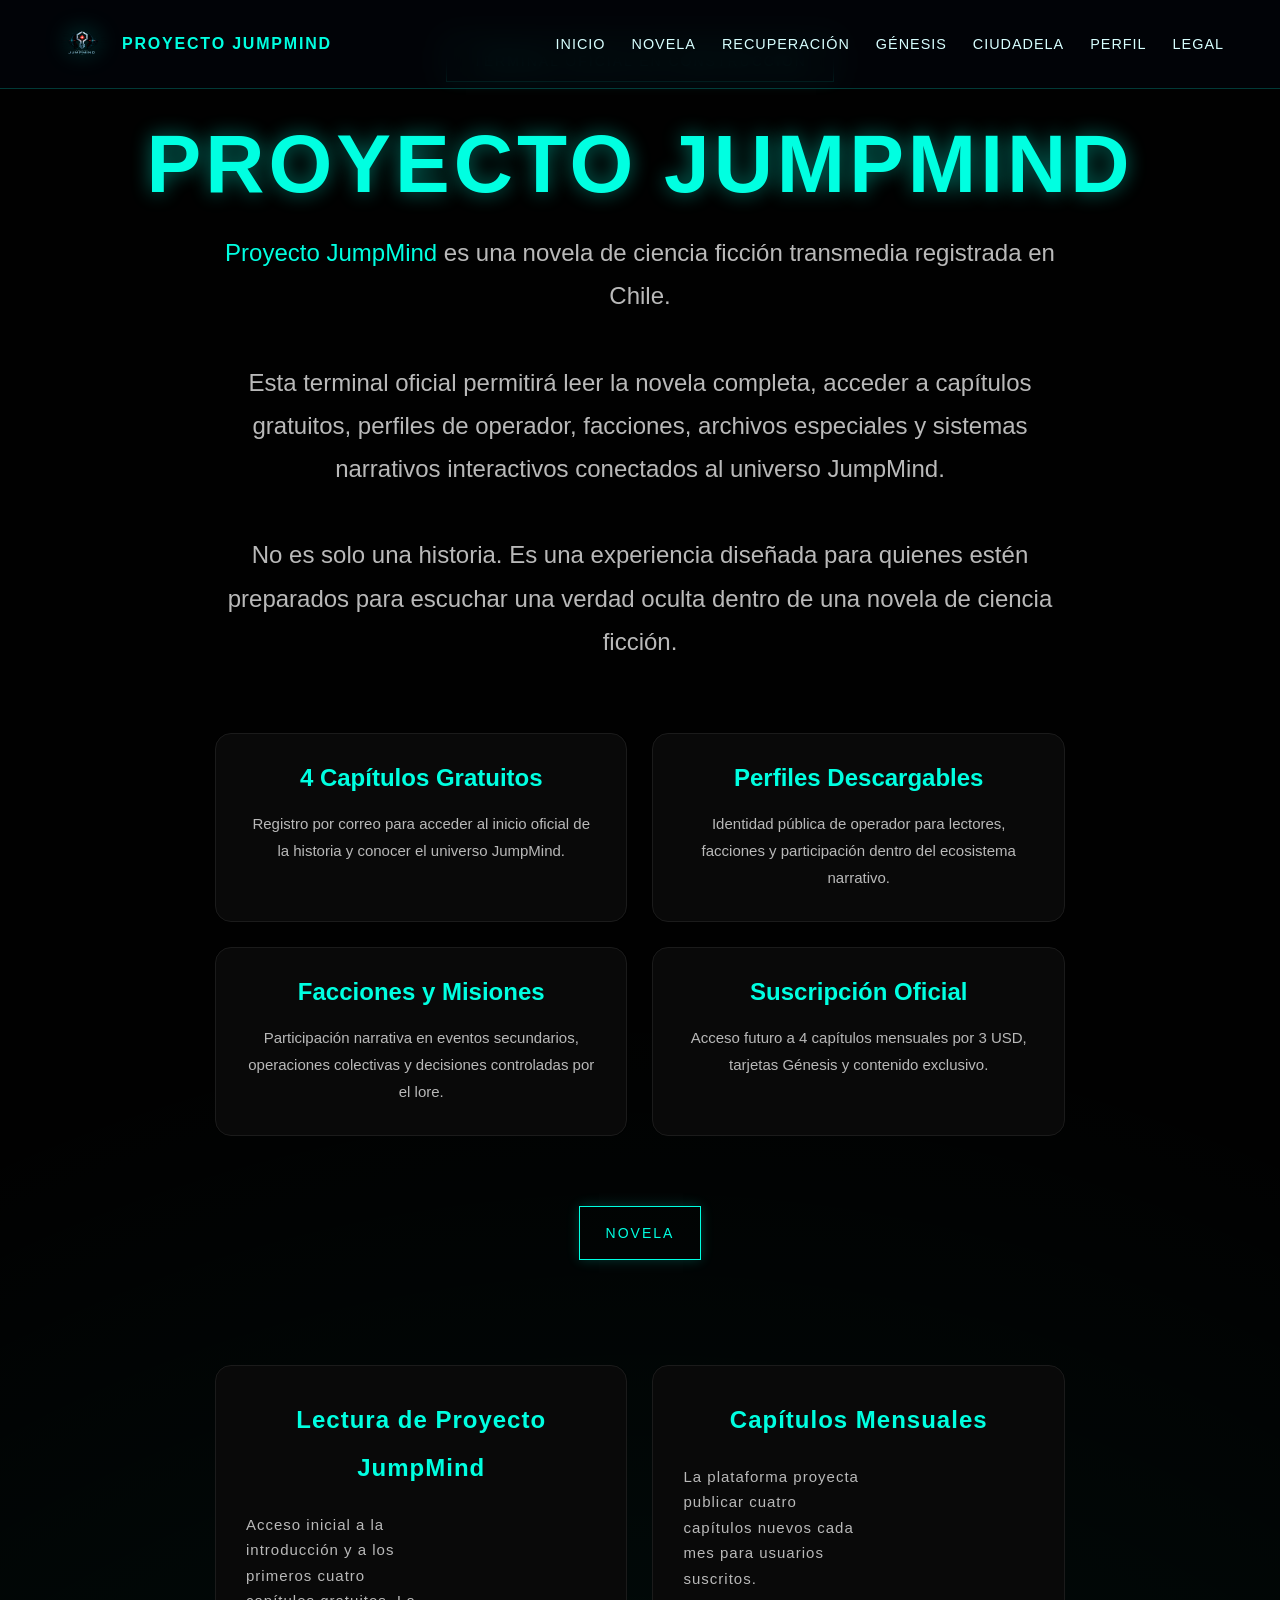
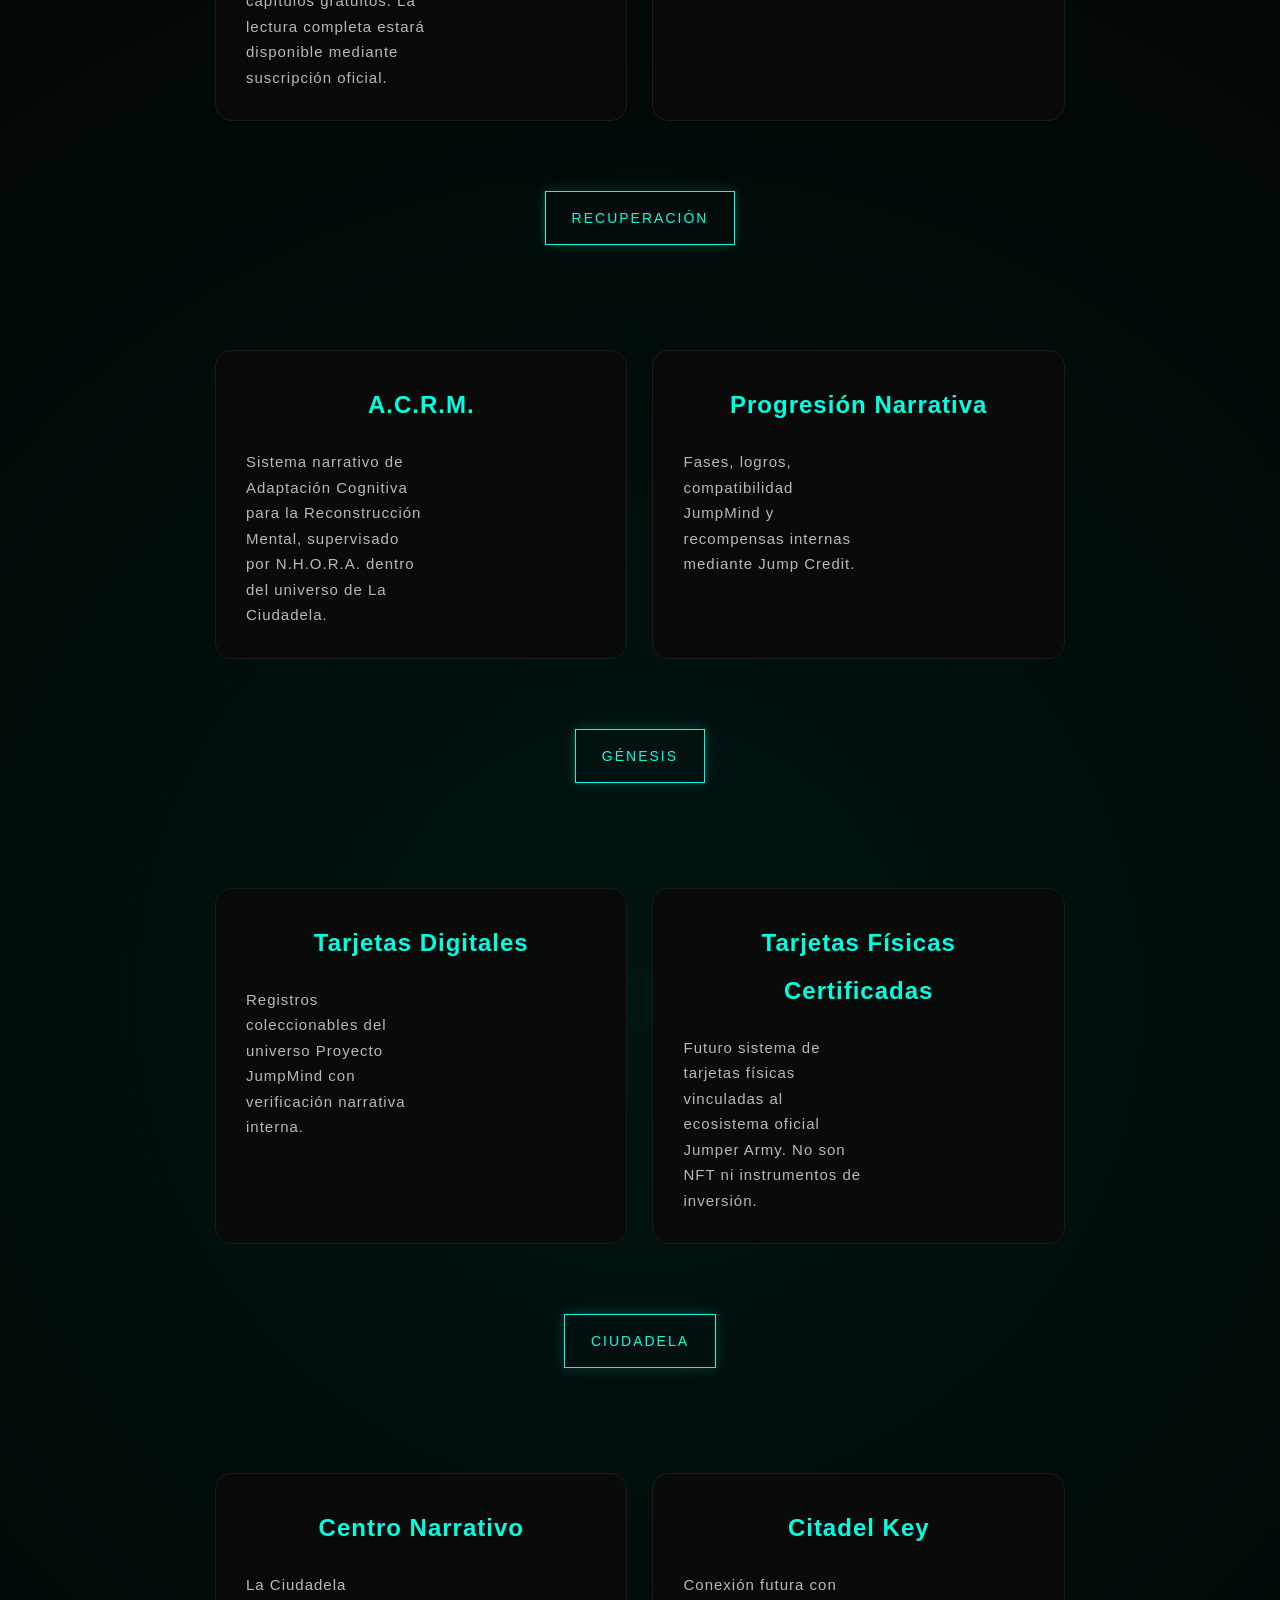
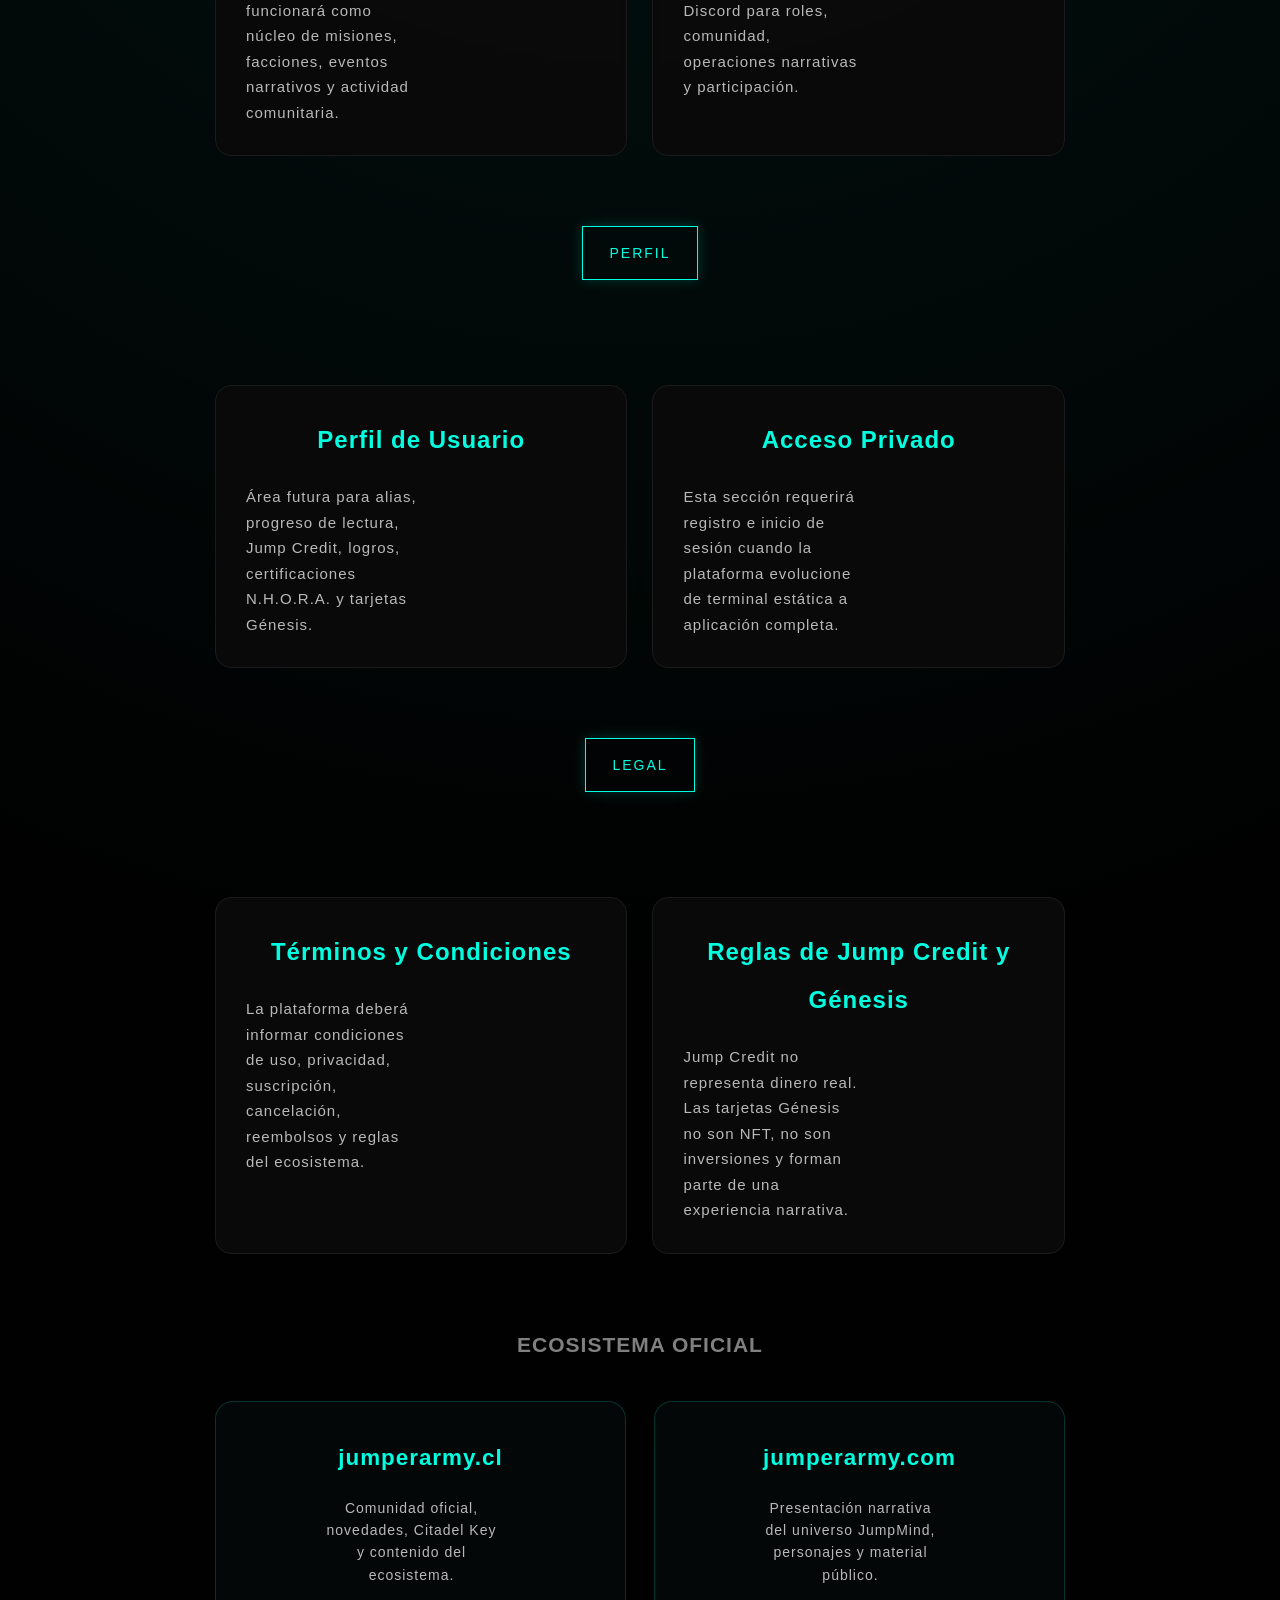
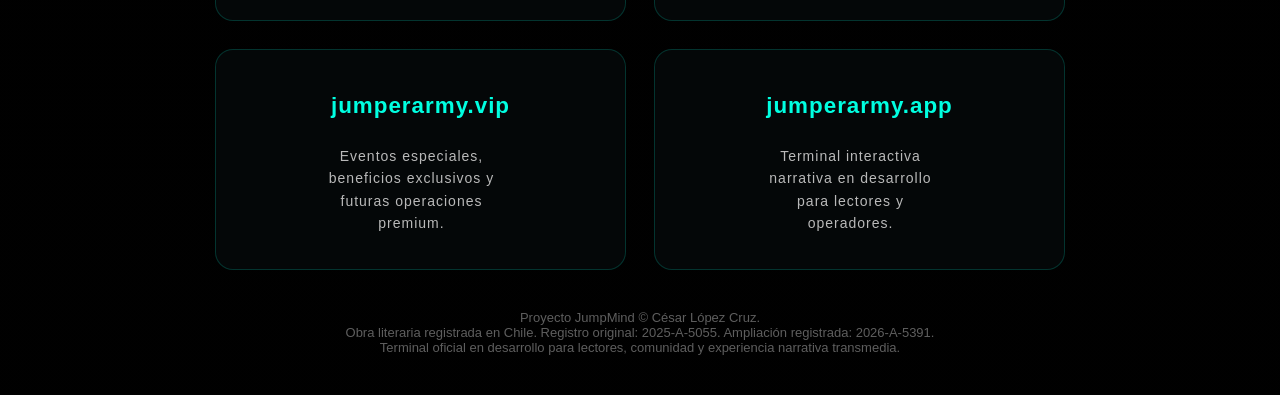
==== commit fd5b67d8: "Update index.html" ====
--- a/index.html
+++ b/index.html
@@ -215,7 +215,7 @@
       </p>
     </div>
   </div>
-</section>>
+</section>
 
     <section class="ecosystem" id="ecosistema">
   <h2>ECOSISTEMA OFICIAL</h2>
